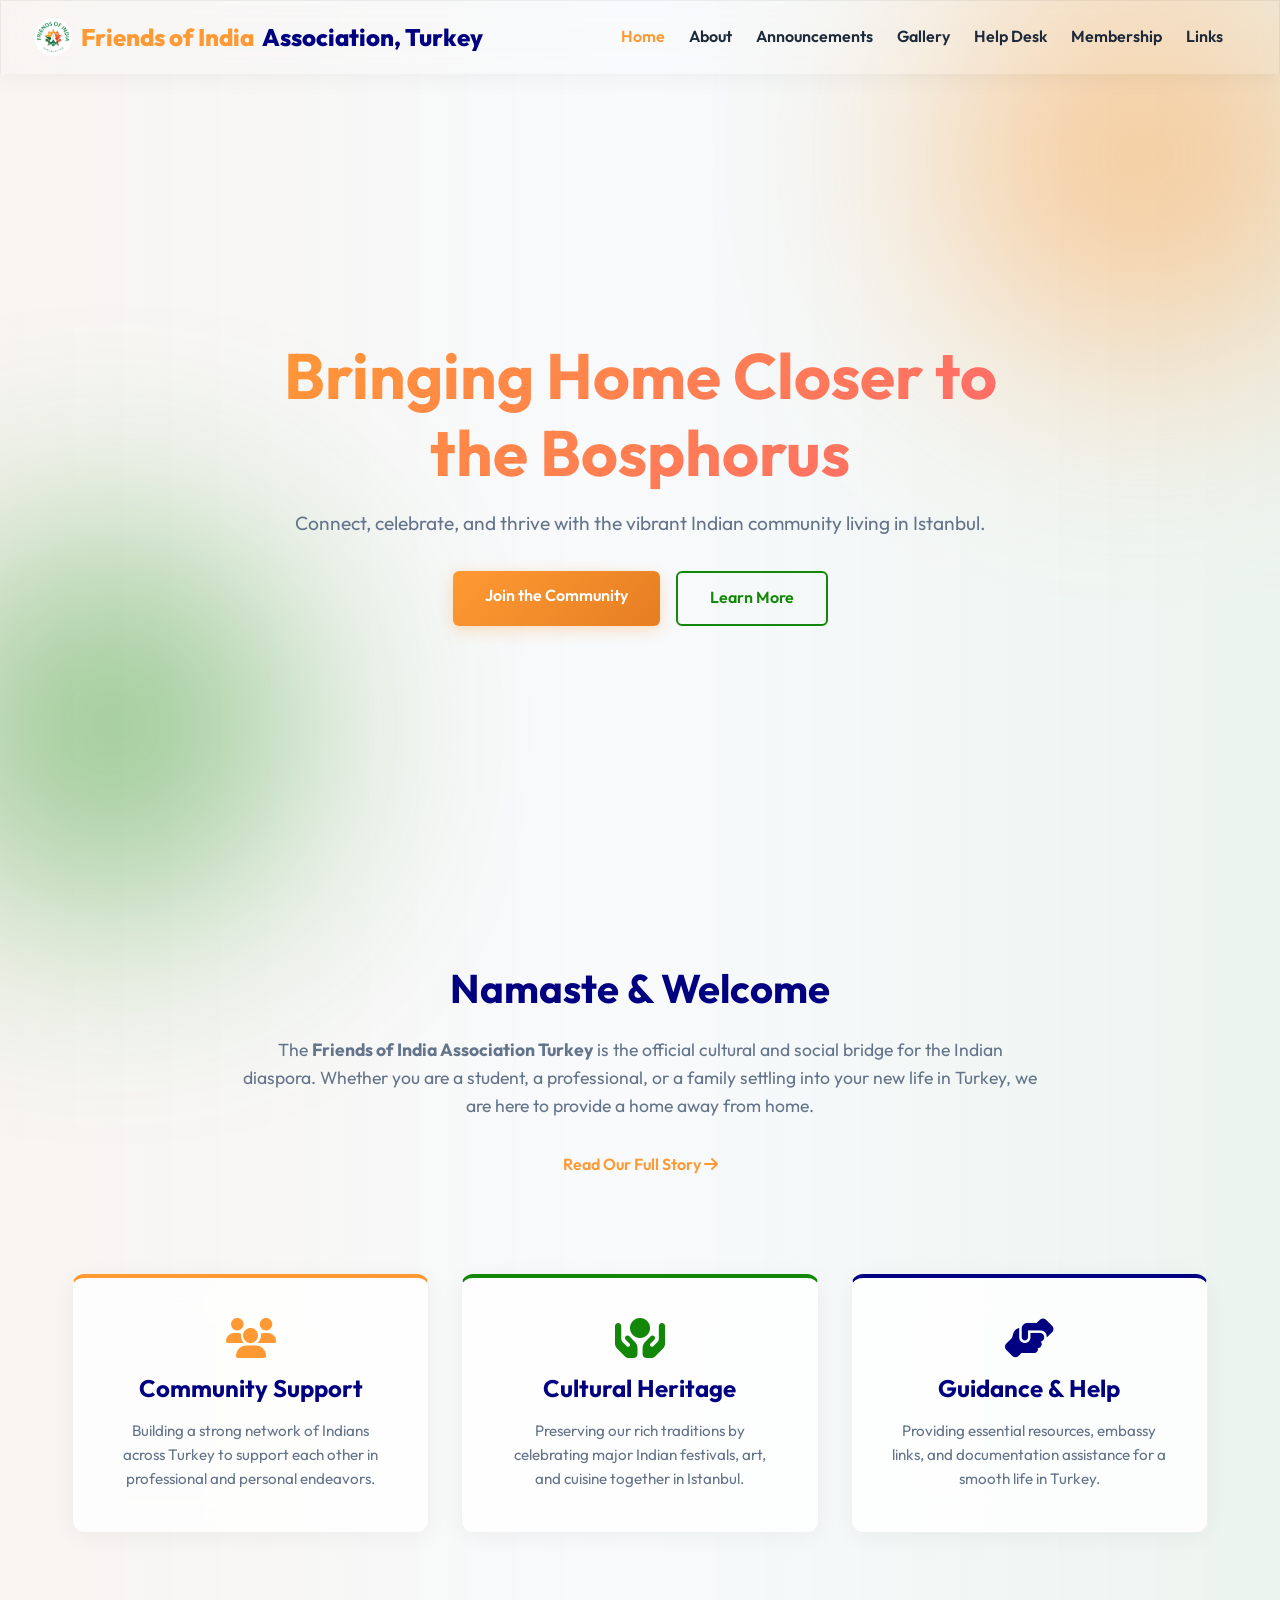
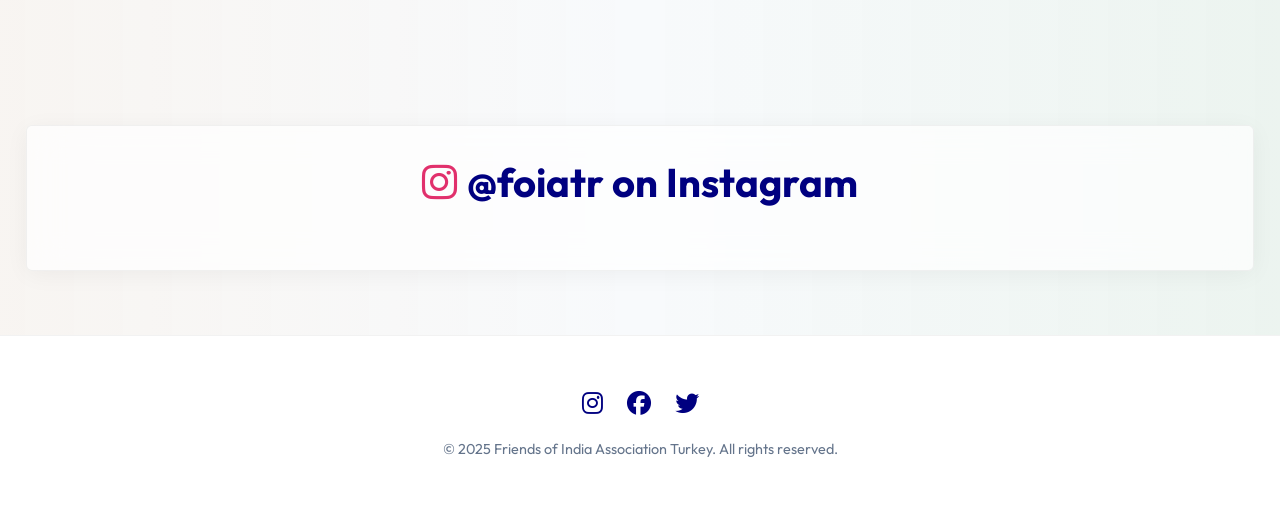
==== index.html @ 2e091783 "Initial commit of FOIATR Website" ====
<!DOCTYPE html>
<html lang="en">

<head>
    <meta charset="UTF-8">
    <meta name="viewport" content="width=device-width, initial-scale=1.0">
    <title>Friends of India Association Turkey</title>

    <!-- Fonts: Google Fonts (Outfit) -->
    <link rel="preconnect" href="https://fonts.googleapis.com">
    <link rel="preconnect" href="https://fonts.gstatic.com" crossorigin>
    <link href="https://fonts.googleapis.com/css2?family=Outfit:wght@300;400;500;600;700;800&display=swap"
        rel="stylesheet">

    <!-- Icons: FontAwesome -->
    <link rel="stylesheet" href="https://cdnjs.cloudflare.com/ajax/libs/font-awesome/6.4.0/css/all.min.css">

    <link rel="stylesheet" href="style.css">
</head>

<body>
    <!-- Ambient Background Shapes -->
    <div class="bg-shape shape-1"></div>
    <div class="bg-shape shape-2"></div>

    <!-- Navigation -->
    <nav class="navbar glass">
        <a href="index.html" class="nav-brand">
            <img src="logo.png" alt="Friends of India Association, Turkey Logo" class="brand-logo" />
            <span>Friends of India</span> Association, Turkey
        </a>

        <button class="mobile-menu-btn">
            <i class="fa-solid fa-bars"></i>
        </button>

        <ul class="nav-links">
            <li><a href="index.html" class="nav-link">Home</a></li>
            <li><a href="about.html" class="nav-link">About</a></li>
            <li><a href="announcements.html" class="nav-link">Announcements</a></li>
            <li><a href="gallery.html" class="nav-link">Gallery</a></li>
            <li><a href="help-desk.html" class="nav-link">Help Desk</a></li>
            <li><a href="membership.html" class="nav-link">Membership</a></li>
            <li><a href="links.html" class="nav-link">Links</a></li>
        </ul>
    </nav>

    <!-- Hero Section -->
    <header class="hero">
        <div class="hero-content">
            <h1 class="gradient-text">Bringing Home Closer to the Bosphorus</h1>
            <p>Connect, celebrate, and thrive with the vibrant Indian community living in Istanbul.</p>
            <div style="display: flex; gap: 1rem; justify-content: center; flex-wrap: wrap;">
                <a href="membership.html" class="btn btn-primary">Join the Community</a>
                <a href="about.html" class="btn btn-secondary">Learn More</a>
            </div>
        </div>
    </header>

    <!-- Main Content Area -->
    <main class="main-content" style="padding-top: 4rem;">

        <!-- Welcome / Who We Are -->
        <section
            style="margin-bottom: 6rem; text-align: center; max-width: 800px; margin-left: auto; margin-right: auto;">
            <h2 style="font-size: 2.5rem; margin-bottom: 1.5rem; color: var(--accent);">Namaste & Welcome</h2>
            <p style="font-size: 1.1rem; color: var(--text-muted); margin-bottom: 2rem;">
                The <strong>Friends of India Association Turkey</strong> is the official cultural and social bridge for
                the Indian diaspora.
                Whether you are a student, a professional, or a family settling into your new life in Turkey, we are
                here to provide a home away from home.
            </p>
            <a href="about.html" style="color: var(--primary); font-weight: 600; text-decoration: none;">Read Our Full
                Story <i class="fa-solid fa-arrow-right"></i></a>
        </section>

        <!-- Core Pillars (Grid Cards) -->
        <section style="margin-bottom: 4rem;">
            <div class="grid-cards">
                <div class="card glass" style="text-align: center;">
                    <i class="fa-solid fa-users"
                        style="font-size: 2.5rem; color: var(--primary); margin-bottom: 1rem;"></i>
                    <h3>Community Support</h3>
                    <p style="color: var(--text-muted); font-size: 0.95rem;">Building a strong network of Indians across
                        Turkey to support each other in professional and personal endeavors.</p>
                </div>

                <div class="card glass" style="text-align: center; border-top-color: var(--secondary);">
                    <i class="fa-solid fa-hands-holding-circle"
                        style="font-size: 2.5rem; color: var(--secondary); margin-bottom: 1rem;"></i>
                    <h3>Cultural Heritage</h3>
                    <p style="color: var(--text-muted); font-size: 0.95rem;">Preserving our rich traditions by
                        celebrating major Indian festivals, art, and cuisine together in Istanbul.</p>
                </div>

                <div class="card glass" style="text-align: center; border-top-color: var(--accent);">
                    <i class="fa-solid fa-handshake-angle"
                        style="font-size: 2.5rem; color: var(--accent); margin-bottom: 1rem;"></i>
                    <h3>Guidance & Help</h3>
                    <p style="color: var(--text-muted); font-size: 0.95rem;">Providing essential resources, embassy
                        links, and documentation assistance for a smooth life in Turkey.</p>
                </div>
            </div>
        </section>

    </main>

    <!-- Instagram Feed Section -->
    <section class="instagram-section glass" id="feed">
        <h2><i class="fa-brands fa-instagram" style="color: #E1306C; margin-right: 10px;"></i>@foiatr on Instagram</h2>

        <!-- Elfsight Instagram Feed | Untitled Instagram Feed -->
        <script src="https://elfsightcdn.com/platform.js" async></script>
        <div class="elfsight-app-cdae4595-d4ec-4637-a824-407b07262123" data-elfsight-app-lazy></div>
    </section>

    <!-- Footer -->
    <footer class="footer">
        <div class="footer-socials">
            <a href="https://www.instagram.com/foiatr/" target="_blank"><i class="fa-brands fa-instagram"></i></a>
            <a href="#"><i class="fa-brands fa-facebook"></i></a>
            <a href="#"><i class="fa-brands fa-twitter"></i></a>
        </div>
        <p>&copy; 2025 Friends of India Association Turkey. All rights reserved.</p>
    </footer>

    <script src="script.js"></script>
</body>

</html>
---- style.css ----
:root {
  --primary: #FF9933;
  /* Saffron */
  --secondary: #138808;
  /* Green */
  --accent: #000080;
  /* Navy Blue (Ashoka Chakra) */
  --bg-main: #f8fafc;
  /* Soft White */
  --bg-secondary: #ffffff;
  --surface: rgba(255, 255, 255, 0.7);
  --surface-hover: rgba(255, 255, 255, 0.95);
  --text-main: #1e293b;
  /* Dark slate for readability */
  --text-muted: #64748b;
  --glass-border: rgba(0, 0, 0, 0.05);
  --font-family: 'Outfit', sans-serif;
  --transition-fast: 0.2s ease;
  --transition-smooth: 0.3s cubic-bezier(0.4, 0, 0.2, 1);
}

* {
  margin: 0;
  padding: 0;
  box-sizing: border-box;
}

body {
  font-family: var(--font-family);
  background: var(--bg-main);
  /* Subtle tricolor gradient at the very top to hint at the flag */
  background-image: linear-gradient(to right, rgba(255, 153, 51, 0.05), rgba(255, 255, 255, 0), rgba(19, 136, 8, 0.05));
  color: var(--text-main);
  line-height: 1.6;
  min-height: 100vh;
  display: flex;
  flex-direction: column;
  overflow-x: hidden;
}

/* Glassmorphism Classes */
.glass {
  background: var(--surface);
  backdrop-filter: blur(16px);
  -webkit-backdrop-filter: blur(16px);
  border: 1px solid var(--glass-border);
  box-shadow: 0 4px 24px -1px rgba(0, 0, 0, 0.05);
  /* Lighter shadow for light mode */
  border-radius: 6px;
}

/* Typography */
h1,
h2,
h3,
h4 {
  font-weight: 700;
  line-height: 1.2;
  color: var(--accent);
  /* Navy blue for headings */
}

h1.gradient-text {
  background: linear-gradient(135deg, var(--primary) 0%, #ff6b6b 50%, var(--secondary) 100%);
  background-size: 200% auto;
  -webkit-background-clip: text;
  background-clip: text;
  -webkit-text-fill-color: transparent;
  animation: shine 5s linear infinite;
}

a {
  color: var(--text-main);
  text-decoration: none;
  transition: color var(--transition-fast);
}

a:hover {
  color: var(--primary);
}

/* Navbar */
.navbar {
  position: fixed;
  top: 0;
  width: 100%;
  padding: 1rem 2rem;
  display: flex;
  justify-content: space-between;
  align-items: center;
  z-index: 1000;
  border-radius: 0;
  border-bottom: 1px solid transparent;
  background: rgba(255, 255, 255, 0.1);
  transition: background var(--transition-smooth), border-color var(--transition-smooth), box-shadow var(--transition-smooth);
}

.navbar.scrolled {
  background: rgba(255, 255, 255, 0.98);
  border-bottom: 1px solid var(--glass-border);
  box-shadow: 0 4px 20px rgba(0, 0, 0, 0.05);
}

.nav-brand {
  font-size: 1.5rem;
  font-weight: 800;
  display: flex;
  align-items: center;
  gap: 0.5rem;
  color: var(--accent) !important;
  /* Force Navy */
}

.brand-logo {
  height: 40px;
  width: auto;
  object-fit: contain;
}

.nav-brand span {
  color: var(--primary);
}

.nav-links {
  display: flex;
  gap: 1.5rem;
  list-style: none;
}

.nav-links .nav-link {
  font-weight: 600;
  position: relative;
  color: var(--text-main);
  text-decoration: none !important;
}

.nav-links .nav-link:hover {
  text-decoration: none !important;
  color: var(--primary);
}

.mobile-menu-btn {
  display: none;
  background: none;
  border: none;
  color: var(--accent);
  font-size: 1.5rem;
  cursor: pointer;
}

/* Language Translator */
.goog-te-banner-frame {
  display: none !important;
}

body {
  top: 0 !important;
}

#google_translate_element {
  display: flex;
  align-items: center;
}

#google_translate_element select {
  padding: 0.4rem 0.8rem;
  border-radius: 6px;
  background: rgba(255, 255, 255, 0.5);
  border: 1px solid var(--glass-border);
  font-family: var(--font-family);
  font-weight: 600;
  color: var(--accent);
  cursor: pointer;
  outline: none;
  backdrop-filter: blur(10px);
}

.goog-logo-link {
  display: none !important;
}

.goog-te-gadget {
  color: transparent !important;
  font-size: 0;
}

.goog-te-gadget .goog-te-combo {
  margin: 0;
}

/* Hero Section */
.hero {
  min-height: 100vh;
  display: flex;
  align-items: center;
  justify-content: center;
  text-align: center;
  padding: 6rem 2rem 2rem;
  /* Account for navbar */
  position: relative;
}

.hero-content {
  max-width: 800px;
  z-index: 1;
  animation: fadeUp 1s ease forwards;
}

.hero h1 {
  font-size: clamp(3rem, 5vw, 5rem);
  margin-bottom: 1rem;
}

.hero p {
  font-size: 1.2rem;
  color: var(--text-muted);
  margin-bottom: 2rem;
}

.btn {
  display: inline-block;
  padding: 0.8rem 2rem;
  border-radius: 6px;
  font-weight: 600;
  cursor: pointer;
  transition: all var(--transition-smooth);
  border: none;
}

.btn-primary {
  background: linear-gradient(135deg, var(--primary), #e67e22);
  color: #fff !important;
  box-shadow: 0 4px 15px rgba(255, 153, 51, 0.3);
}

.btn-primary:hover {
  transform: translateY(-2px);
  box-shadow: 0 6px 20px rgba(255, 153, 51, 0.4);
}

.btn-secondary {
  background: transparent;
  backdrop-filter: blur(10px);
  border: 2px solid var(--secondary);
  color: var(--secondary) !important;
}

.btn-secondary:hover {
  background: var(--secondary);
  color: #fff !important;
  box-shadow: 0 4px 15px rgba(19, 136, 8, 0.4);
  transform: translateY(-2px);
}

/* Page Layout Wrappers */
.main-content {
  flex: 1;
  padding: 8rem 2rem 4rem;
  /* Top padding for navbar */
  max-width: 1200px;
  margin: 0 auto;
  width: 100%;
}

.page-header {
  text-align: center;
  margin-bottom: 4rem;
  animation: fadeDown 0.8s ease forwards;
}

.page-header h1 {
  font-size: 3rem;
  margin-bottom: 1rem;
}

.page-header p {
  color: var(--text-muted);
  font-size: 1.2rem;
}

/* Cards System */
.grid-cards {
  display: grid;
  grid-template-columns: repeat(auto-fit, minmax(300px, 1fr));
  gap: 2rem;
}

.card {
  padding: 2.5rem;
  border-radius: 12px;
  background: rgba(255, 255, 255, 0.8);
  backdrop-filter: blur(20px);
  transition: transform 0.4s cubic-bezier(0.175, 0.885, 0.32, 1.275), box-shadow 0.4s ease, border-color 0.4s ease;
  border: 1px solid var(--glass-border);
  border-top: 4px solid var(--primary);
  position: relative;
  overflow: hidden;
}

.card::before {
  content: '';
  position: absolute;
  top: 0;
  left: -100%;
  width: 50%;
  height: 100%;
  background: linear-gradient(to right, rgba(255, 255, 255, 0) 0%, rgba(255, 255, 255, 0.3) 50%, rgba(255, 255, 255, 0) 100%);
  transform: skewX(-25deg);
  transition: all 0.75s ease;
}

.card:hover::before {
  left: 200%;
}

.card:hover {
  transform: translateY(-10px);
  background: rgba(255, 255, 255, 0.95);
  box-shadow: 0 20px 40px -10px rgba(255, 153, 51, 0.15), 0 0 20px rgba(19, 136, 8, 0.1);
  border-top-color: var(--secondary);
}

.card h3 {
  font-size: 1.5rem;
  margin-bottom: 1rem;
  color: var(--accent);
}

/* Instagram Feed Section */
.instagram-section {
  margin: 4rem auto;
  padding: 2rem;
  max-width: 96%;
  width: 100%;
}

.instagram-section h2 {
  text-align: center;
  margin-bottom: 2rem;
  font-size: 2.5rem;
}

.instagram-feed-placeholder {
  display: grid;
  grid-template-columns: repeat(auto-fit, minmax(250px, 1fr));
  gap: 1.5rem;
}

.insta-post {
  aspect-ratio: 1;
  background: var(--bg-secondary);
  border-radius: 6px;
  display: flex;
  align-items: center;
  justify-content: center;
  position: relative;
  overflow: hidden;
  transition: transform var(--transition-smooth);
  border: 1px solid var(--glass-border);
}

.insta-post:hover {
  transform: scale(1.02);
  box-shadow: 0 8px 20px rgba(0, 0, 0, 0.05);
}

.insta-post i {
  font-size: 3rem;
  color: rgba(0, 0, 0, 0.1);
}

/* Form Styles */
.form-group {
  margin-bottom: 1.5rem;
}

.form-group label {
  display: block;
  margin-bottom: 0.5rem;
  font-weight: 600;
  color: var(--accent);
}

.form-control {
  width: 100%;
  padding: 1rem;
  background: #fff;
  border: 1px solid #cbd5e1;
  border-radius: 4px;
  color: var(--text-main);
  font-family: var(--font-family);
  transition: border-color var(--transition-fast), box-shadow var(--transition-fast);
}

.form-control:focus {
  outline: none;
  border-color: var(--primary);
  box-shadow: 0 0 0 3px rgba(255, 153, 51, 0.1);
}

textarea.form-control {
  min-height: 150px;
  resize: vertical;
}

/* Footer */
.footer {
  padding: 3rem 2rem;
  text-align: center;
  background: #fff;
  border-top: 1px solid var(--glass-border);
  margin-top: auto;
}

.footer-socials {
  display: flex;
  justify-content: center;
  gap: 1.5rem;
  margin-bottom: 1rem;
}

.footer-socials a {
  font-size: 1.5rem;
  color: var(--accent);
}

.footer-socials a:hover {
  color: var(--primary);
}

.footer p {
  color: var(--text-muted);
  font-size: 0.9rem;
}

/* Ambient Background shapes */
.bg-shape {
  position: absolute;
  border-radius: 50%;
  filter: blur(120px);
  z-index: -1;
  opacity: 0.5;
  animation: floatBackground 12s ease-in-out infinite alternate;
}

.shape-1 {
  top: -5%;
  right: -5%;
  width: 400px;
  height: 400px;
  background: var(--primary);
  /* Saffron glow */
}

.shape-2 {
  bottom: 0px;
  left: -5%;
  width: 350px;
  height: 350px;
  background: var(--secondary);
  animation-delay: -6s;
  /* Green glow */
}

/* Animations */
@keyframes shine {
  to {
    background-position: 200% center;
  }
}

@keyframes floatBackground {

  0%,
  100% {
    transform: translateY(0) scale(1);
  }

  50% {
    transform: translateY(-40px) scale(1.1);
  }
}

@keyframes fadeUp {
  from {
    opacity: 0;
    transform: translateY(30px);
  }

  to {
    opacity: 1;
    transform: translateY(0);
  }
}

@keyframes fadeDown {
  from {
    opacity: 0;
    transform: translateY(-30px);
  }

  to {
    opacity: 1;
    transform: translateY(0);
  }
}

/* Responsive */
@media (max-width: 768px) {
  .mobile-menu-btn {
    display: block;
  }

  .nav-links {
    position: fixed;
    top: 70px;
    left: 0;
    width: 100%;
    background: rgba(255, 255, 255, 0.98);
    backdrop-filter: blur(10px);
    flex-direction: column;
    padding: 2rem;
    gap: 2rem;
    text-align: center;
    transform: translateY(-150%);
    transition: transform 0.4s ease-in-out;
    border-bottom: 1px solid var(--glass-border);
    box-shadow: 0 10px 20px rgba(0, 0, 0, 0.05);
  }

  .nav-links.active {
    transform: translateY(0);
  }

  .hero h1 {
    font-size: 2.5rem;
  }
}
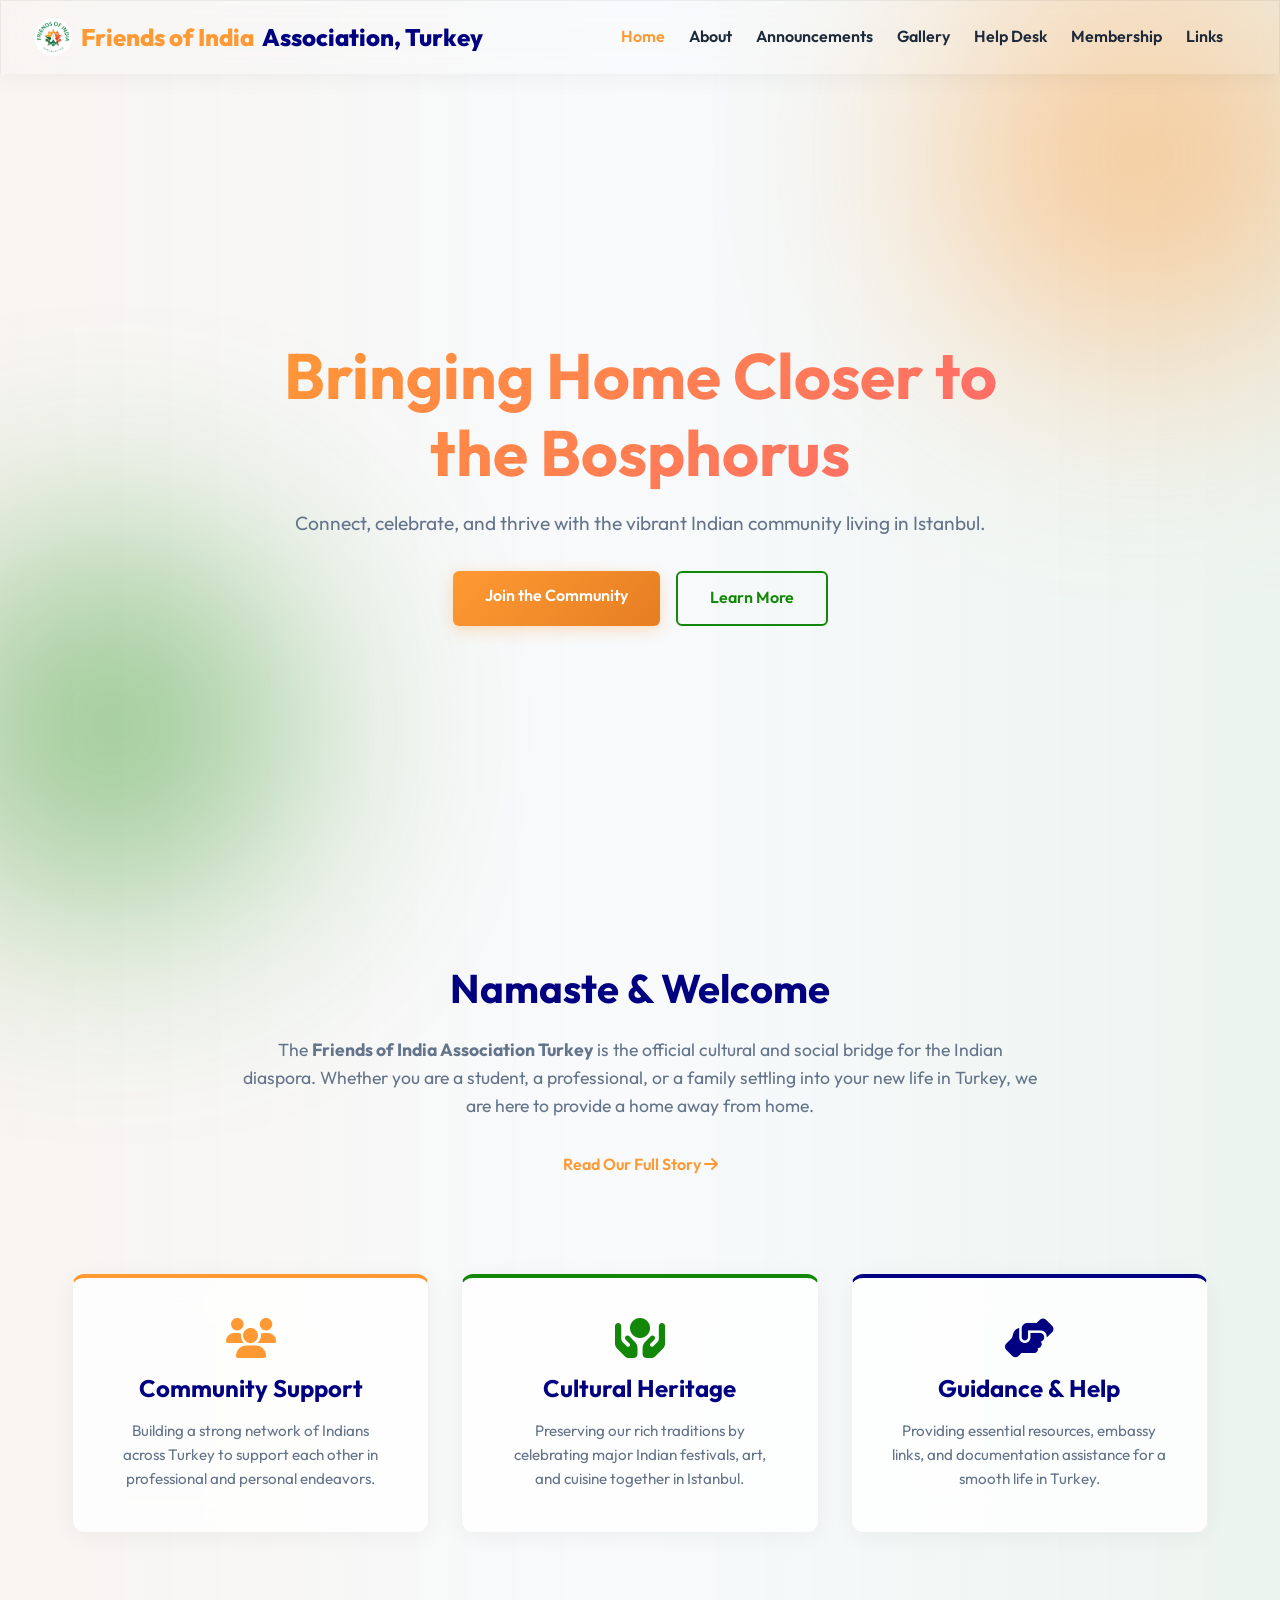
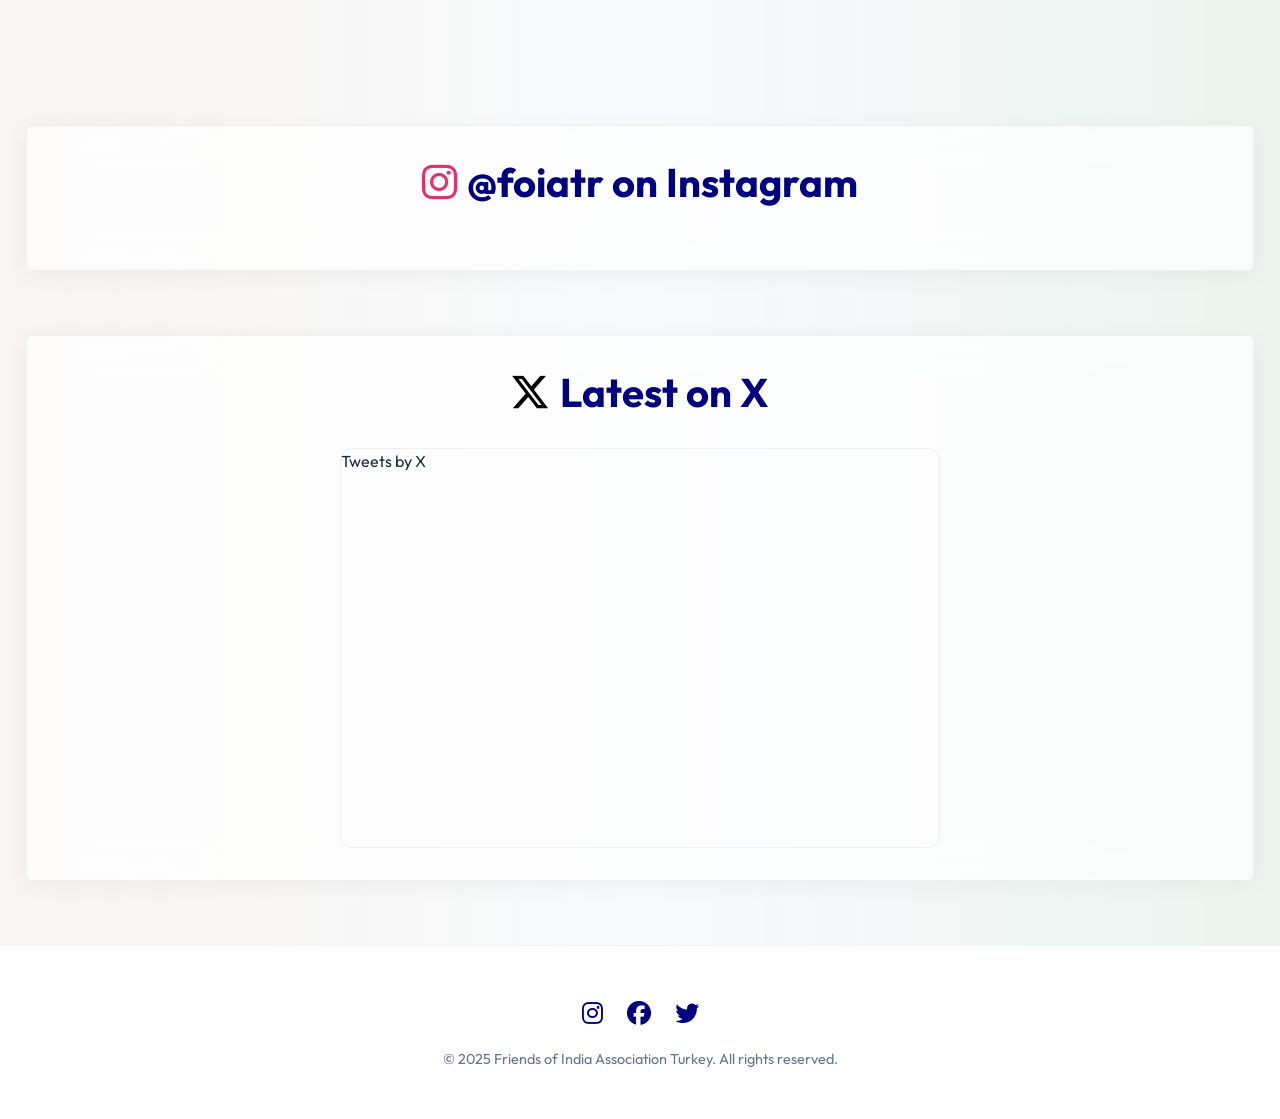
==== commit 870e7659: "Add Twitter feed placeholder section" ====
--- a/index.html
+++ b/index.html
@@ -114,6 +114,17 @@
         <div class="elfsight-app-cdae4595-d4ec-4637-a824-407b07262123" data-elfsight-app-lazy></div>
     </section>
 
+    <!-- Twitter/X Feed Section -->
+    <section class="instagram-section glass" id="twitter-feed" style="margin-top: 0;">
+        <h2><i class="fa-brands fa-x-twitter" style="color: #000000; margin-right: 10px;"></i>Latest on X</h2>
+        <div
+            style="max-width: 600px; margin: 0 auto; min-height: 400px; border-radius: 12px; overflow: hidden; border: 1px solid var(--glass-border);">
+            <a class="twitter-timeline" data-height="600" href="https://twitter.com/X?ref_src=twsrc%5Etfw">Tweets by
+                X</a>
+            <script async src="https://platform.twitter.com/widgets.js" charset="utf-8"></script>
+        </div>
+    </section>
+
     <!-- Footer -->
     <footer class="footer">
         <div class="footer-socials">
--- a/style.css
+++ b/style.css
@@ -532,7 +532,51 @@
     transform: translateY(0);
   }
 
+  /* Improve text readability on mobile */
+  body {
+    font-size: 1.1rem;
+    /* Increase base text size for readability */
+  }
+
+  h1.gradient-text {
+    font-size: 2.2rem;
+  }
+
+  h2 {
+    font-size: 1.8rem;
+  }
+
+  h3 {
+    font-size: 1.4rem;
+  }
+
   .hero h1 {
     font-size: 2.5rem;
   }
+
+  .hero p {
+    font-size: 1.15rem;
+  }
+
+  /* Maximize screen space on mobile */
+  .main-content {
+    padding: 6rem 1rem 2rem;
+    /* Reduced horizontal padding from 2rem to 1rem */
+  }
+
+  .card {
+    padding: 1.5rem;
+    /* Reduced inner card padding from 2.5rem to 1.5rem to free up text space */
+  }
+
+  .grid-cards {
+    grid-template-columns: 1fr;
+    /* Force single column to avoid squishing */
+    gap: 1.5rem;
+  }
+
+  .instagram-section {
+    padding: 1.5rem 1rem;
+    margin: 2rem auto;
+  }
 }
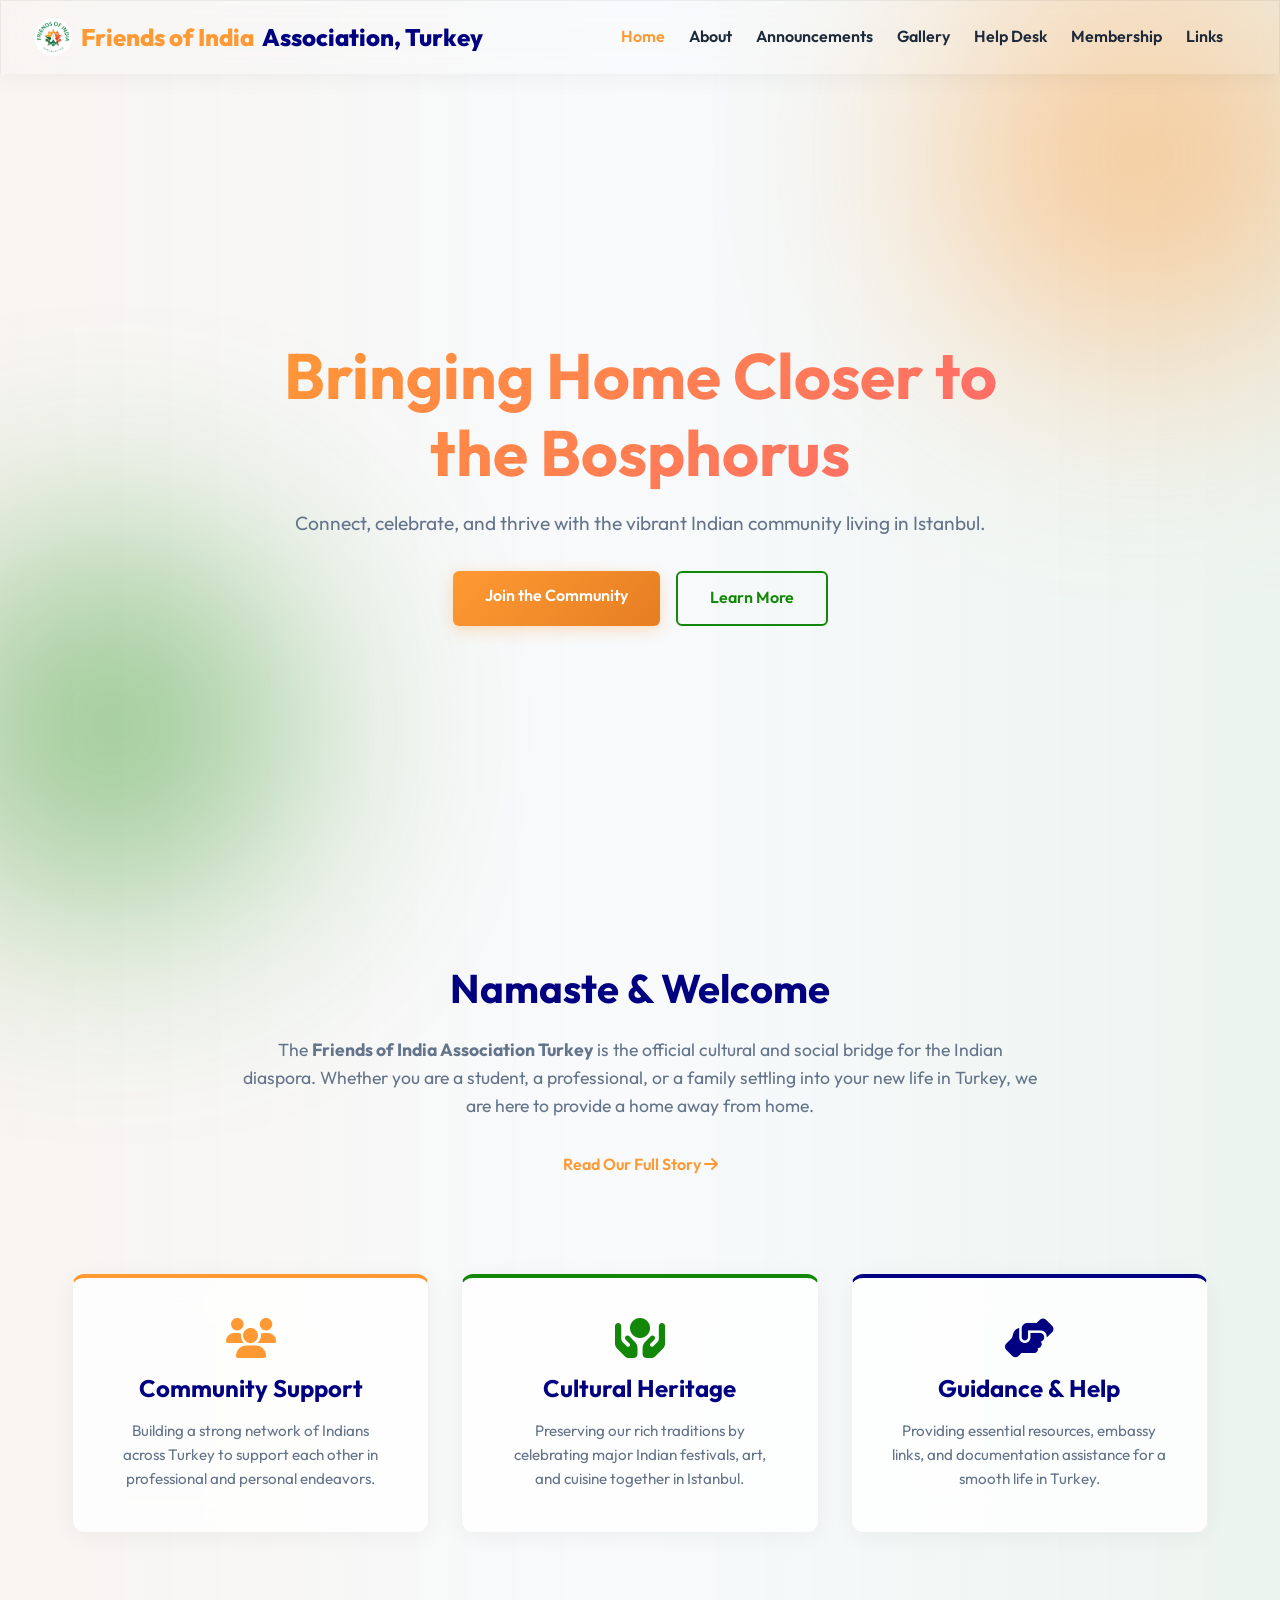
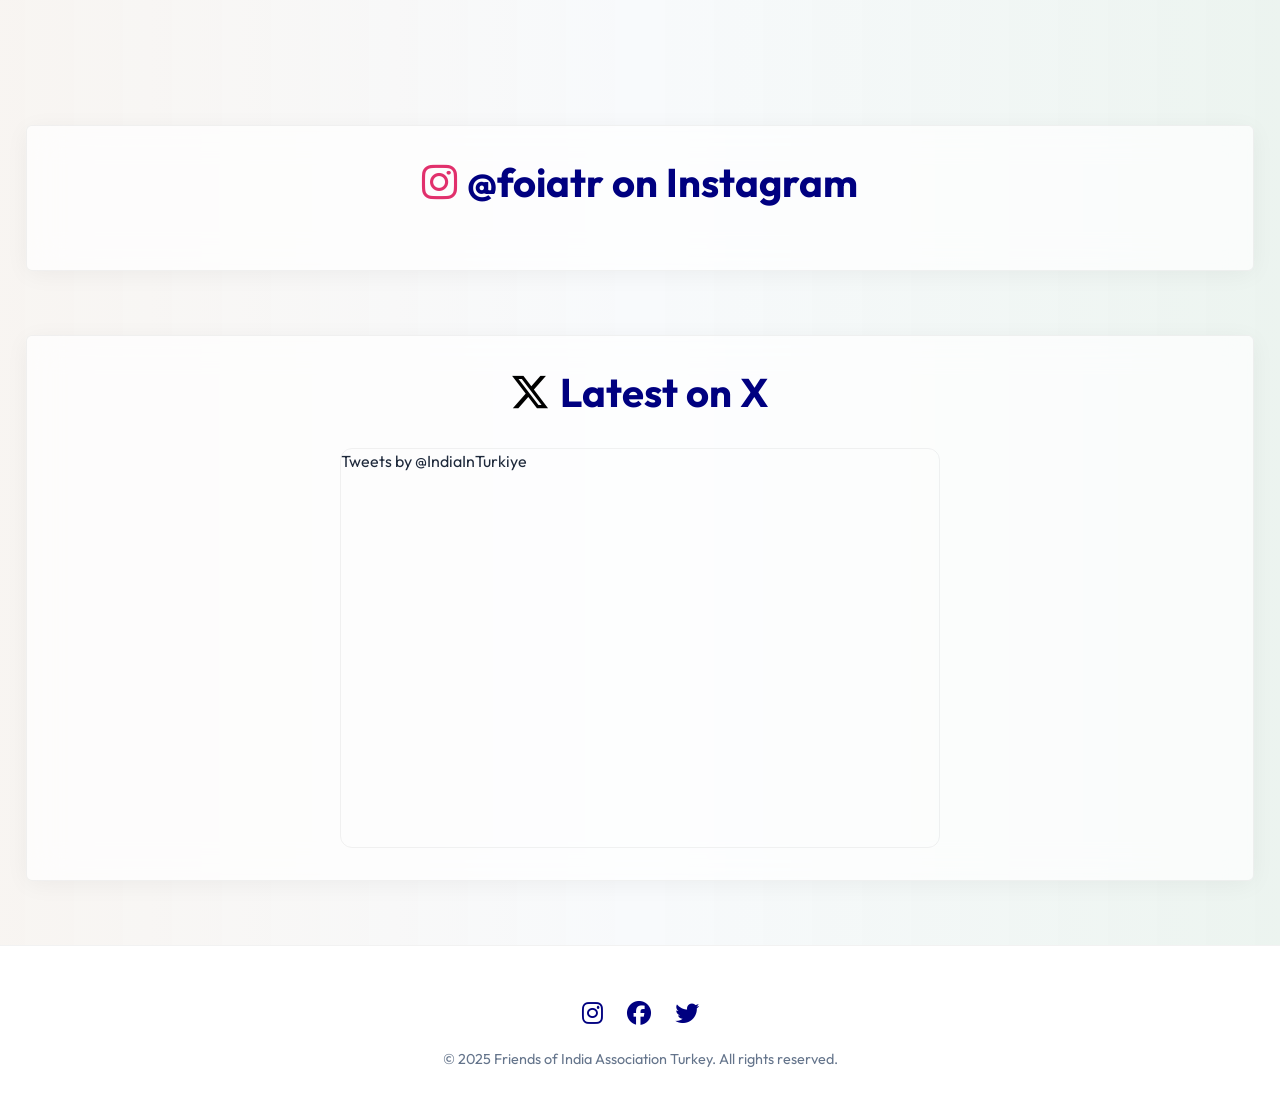
==== commit b4cafd92: "Update Twitter feed to @IndiaInTurkiye" ====
--- a/index.html
+++ b/index.html
@@ -119,8 +119,9 @@
         <h2><i class="fa-brands fa-x-twitter" style="color: #000000; margin-right: 10px;"></i>Latest on X</h2>
         <div
             style="max-width: 600px; margin: 0 auto; min-height: 400px; border-radius: 12px; overflow: hidden; border: 1px solid var(--glass-border);">
-            <a class="twitter-timeline" data-height="600" href="https://twitter.com/X?ref_src=twsrc%5Etfw">Tweets by
-                X</a>
+            <a class="twitter-timeline" data-height="600"
+                href="https://twitter.com/IndiaInTurkiye?ref_src=twsrc%5Etfw">Tweets by
+                @IndiaInTurkiye</a>
             <script async src="https://platform.twitter.com/widgets.js" charset="utf-8"></script>
         </div>
     </section>
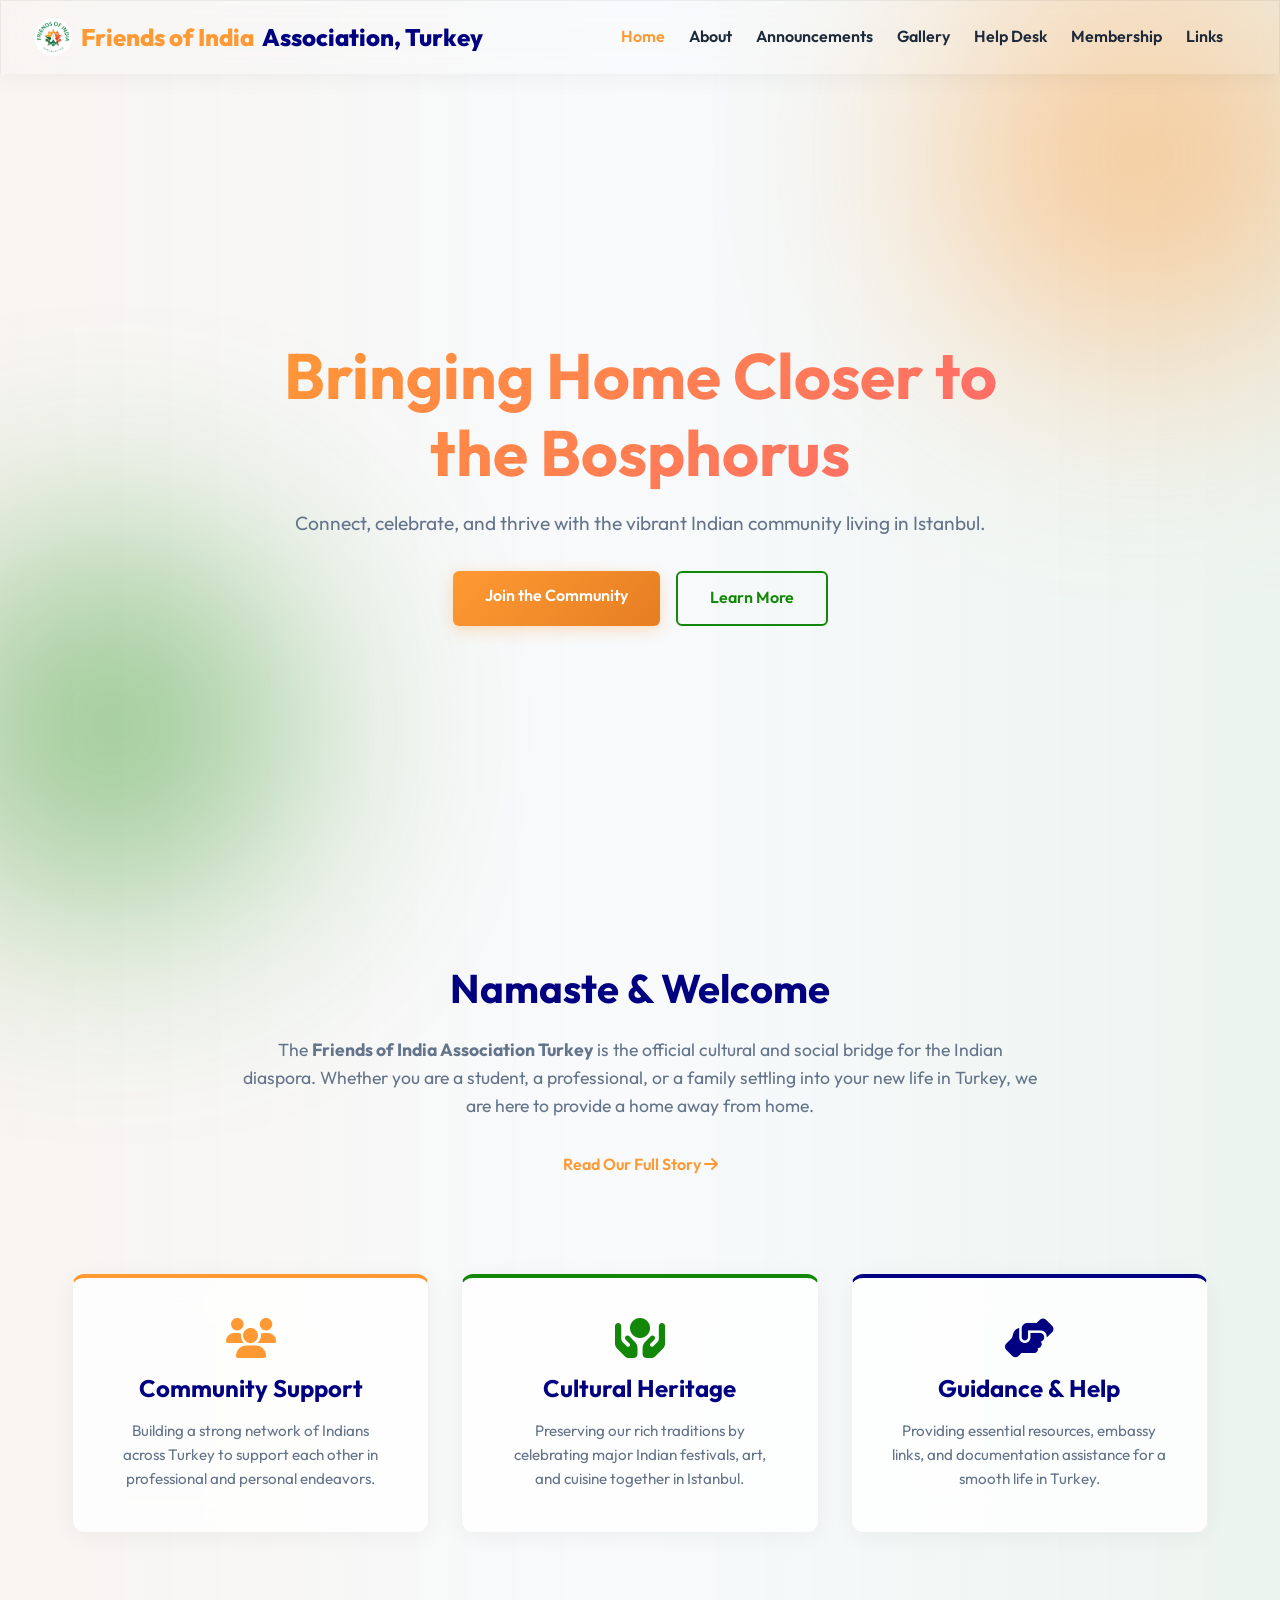
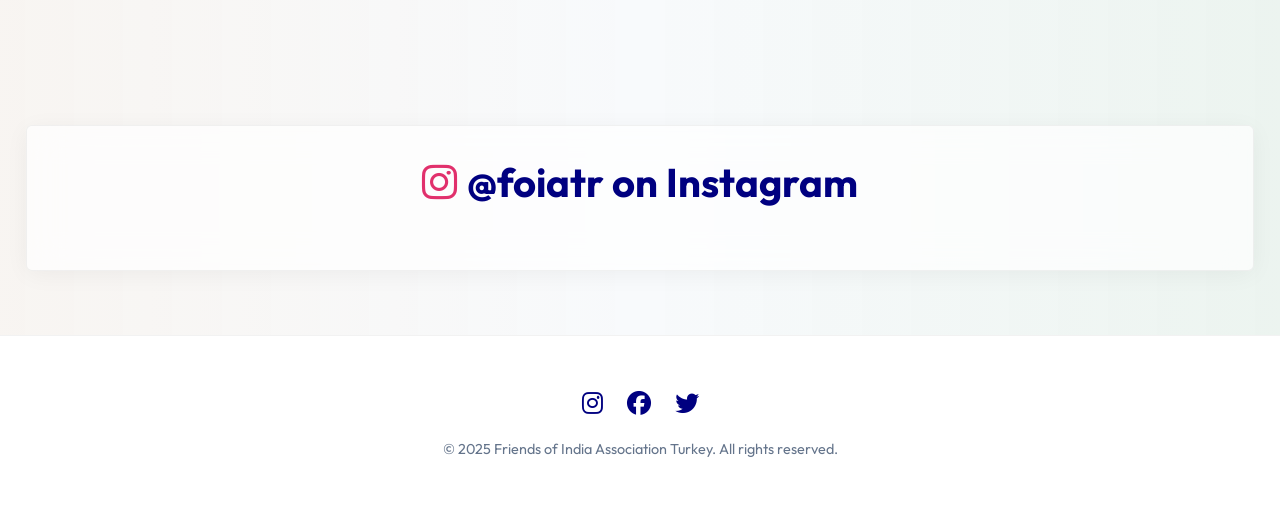
==== commit a0a0717d: "Remove Twitter/X feed section" ====
--- a/index.html
+++ b/index.html
@@ -114,18 +114,6 @@
         <div class="elfsight-app-cdae4595-d4ec-4637-a824-407b07262123" data-elfsight-app-lazy></div>
     </section>
 
-    <!-- Twitter/X Feed Section -->
-    <section class="instagram-section glass" id="twitter-feed" style="margin-top: 0;">
-        <h2><i class="fa-brands fa-x-twitter" style="color: #000000; margin-right: 10px;"></i>Latest on X</h2>
-        <div
-            style="max-width: 600px; margin: 0 auto; min-height: 400px; border-radius: 12px; overflow: hidden; border: 1px solid var(--glass-border);">
-            <a class="twitter-timeline" data-height="600"
-                href="https://twitter.com/IndiaInTurkiye?ref_src=twsrc%5Etfw">Tweets by
-                @IndiaInTurkiye</a>
-            <script async src="https://platform.twitter.com/widgets.js" charset="utf-8"></script>
-        </div>
-    </section>
-
     <!-- Footer -->
     <footer class="footer">
         <div class="footer-socials">
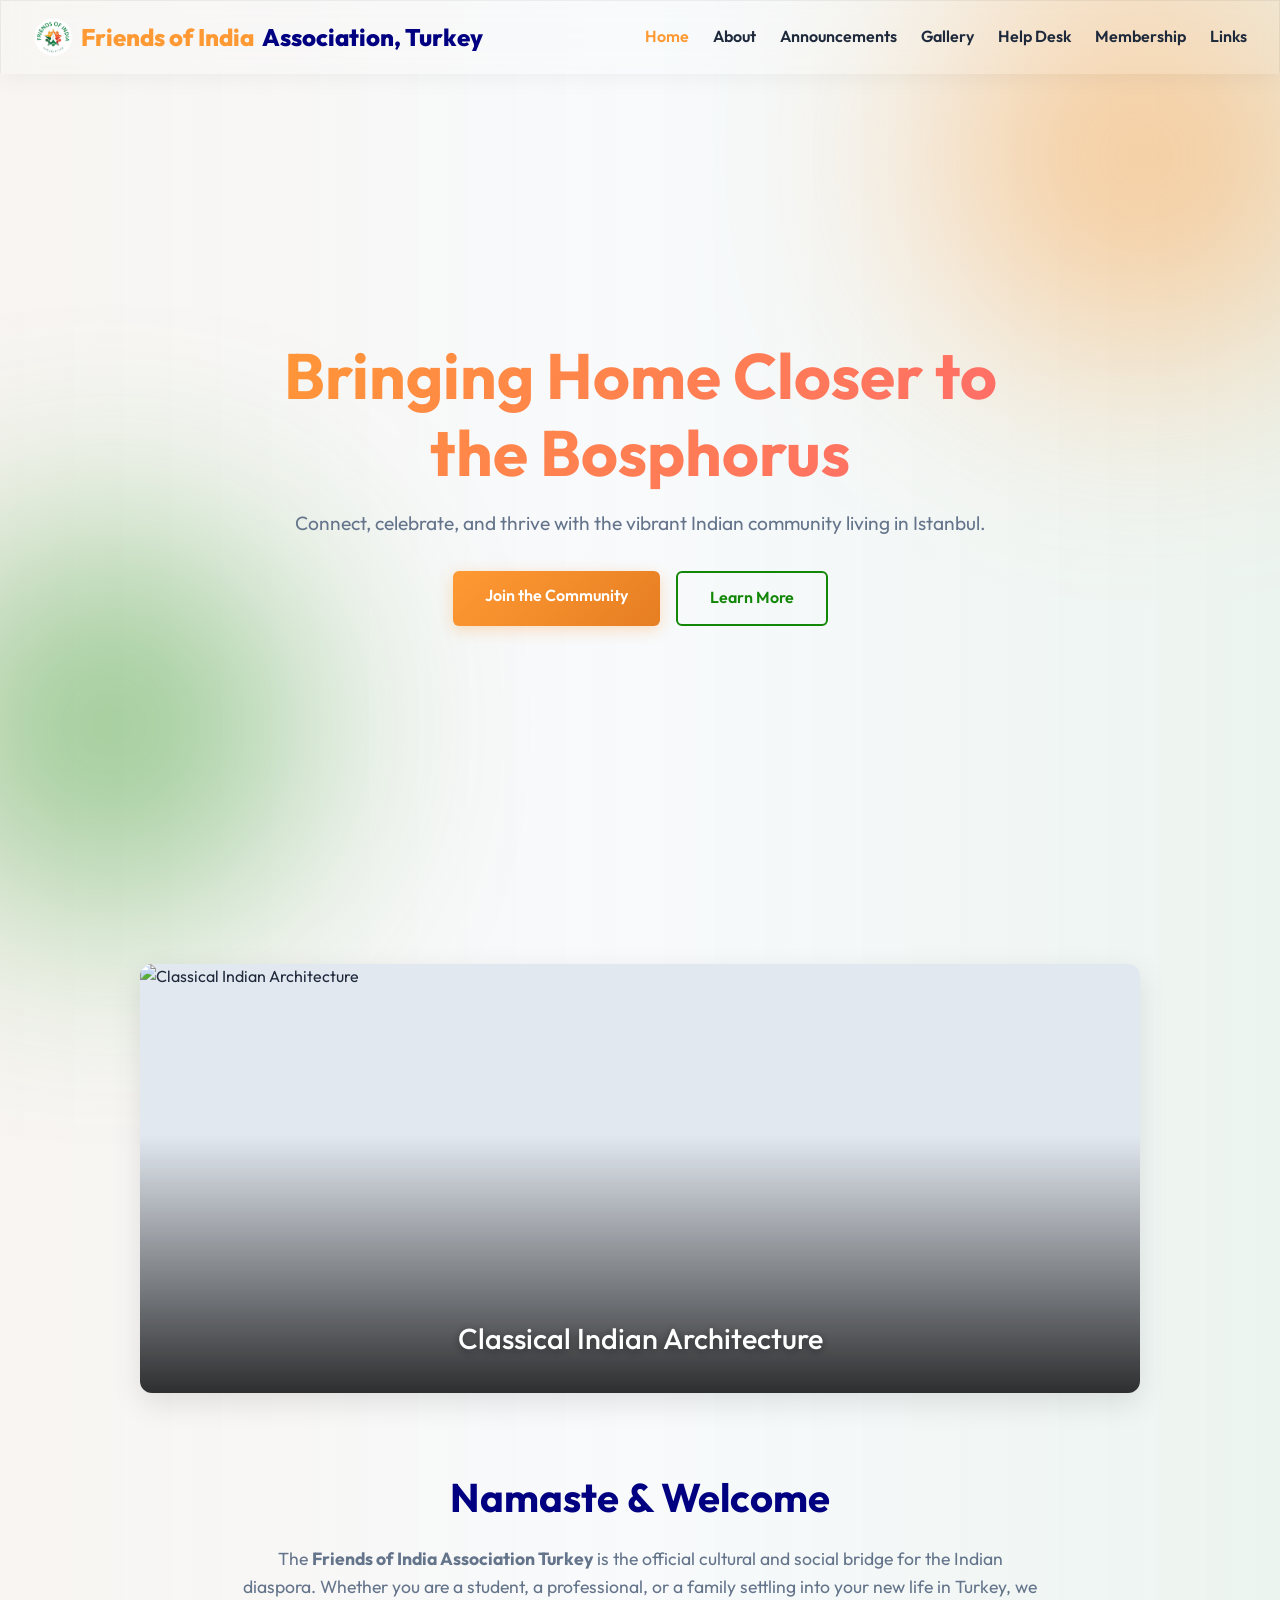
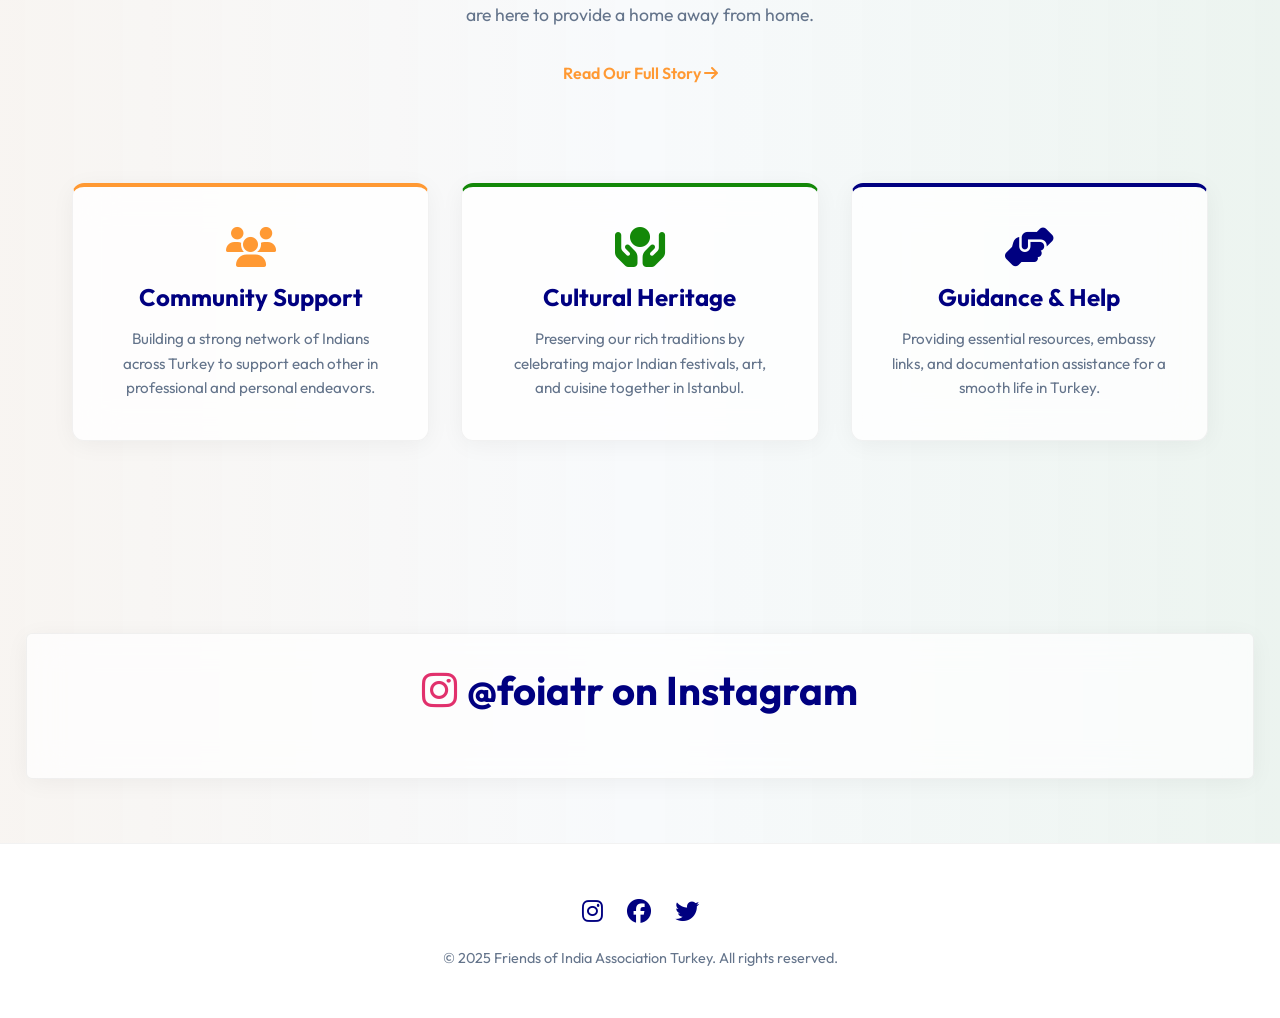
==== commit bf8cdc3a: "Add dynamic Unsplash slideshow to homepage" ====
--- a/index.html
+++ b/index.html
@@ -59,6 +59,12 @@
 
     <!-- Main Content Area -->
     <main class="main-content" style="padding-top: 4rem;">
+
+        <!-- Dynamic Slideshow -->
+        <section class="slideshow-section" id="homeSlideshow">
+            <!-- Slides will be injected here via script.js -->
+        </section>
+
 
         <!-- Welcome / Who We Are -->
         <section
@@ -124,6 +130,7 @@
         <p>&copy; 2025 Friends of India Association Turkey. All rights reserved.</p>
     </footer>
 
+    <script src="data-slideshow.js"></script>
     <script src="script.js"></script>
 </body>
 
--- a/style.css
+++ b/style.css
@@ -148,45 +148,6 @@
   cursor: pointer;
 }
 
-/* Language Translator */
-.goog-te-banner-frame {
-  display: none !important;
-}
-
-body {
-  top: 0 !important;
-}
-
-#google_translate_element {
-  display: flex;
-  align-items: center;
-}
-
-#google_translate_element select {
-  padding: 0.4rem 0.8rem;
-  border-radius: 6px;
-  background: rgba(255, 255, 255, 0.5);
-  border: 1px solid var(--glass-border);
-  font-family: var(--font-family);
-  font-weight: 600;
-  color: var(--accent);
-  cursor: pointer;
-  outline: none;
-  backdrop-filter: blur(10px);
-}
-
-.goog-logo-link {
-  display: none !important;
-}
-
-.goog-te-gadget {
-  color: transparent !important;
-  font-size: 0;
-}
-
-.goog-te-gadget .goog-te-combo {
-  margin: 0;
-}
 
 /* Hero Section */
 .hero {
@@ -460,6 +421,108 @@
   background: var(--secondary);
   animation-delay: -6s;
   /* Green glow */
+}
+
+/* Slideshow Styles */
+.slideshow-section {
+  max-width: 1000px;
+  margin: 0 auto 5rem;
+  position: relative;
+  overflow: hidden;
+  border-radius: 12px;
+  aspect-ratio: 21/9;
+  box-shadow: 0 10px 30px rgba(0, 0, 0, 0.1);
+  background: #e2e8f0;
+}
+
+.slideshow-slide {
+  position: absolute;
+  inset: 0;
+  opacity: 0;
+  transition: opacity 1.2s ease-in-out;
+  display: flex;
+  align-items: flex-end;
+  justify-content: center;
+}
+
+.slideshow-slide.active {
+  opacity: 1;
+}
+
+.slideshow-slide img {
+  position: absolute;
+  inset: 0;
+  width: 100%;
+  height: 100%;
+  object-fit: cover;
+  z-index: 1;
+}
+
+.slideshow-slide::after {
+  content: '';
+  position: absolute;
+  inset: 0;
+  background: linear-gradient(to top, rgba(0, 0, 0, 0.8) 0%, transparent 60%);
+  z-index: 2;
+}
+
+.slideshow-caption {
+  position: relative;
+  z-index: 3;
+  color: #fff;
+  font-size: 1.8rem;
+  font-weight: 500;
+  padding: 2rem;
+  text-align: center;
+  text-shadow: 0 2px 10px rgba(0, 0, 0, 0.5);
+  transform: translateY(20px);
+  opacity: 0;
+  transition: all 0.6s ease 0.5s;
+}
+
+.slideshow-slide.active .slideshow-caption {
+  transform: translateY(0);
+  opacity: 1;
+}
+
+/* Accordion Styles */
+details.accordion {
+  transition: all 0.3s ease;
+}
+
+.accordion-header {
+  list-style: none;
+  display: flex;
+  justify-content: space-between;
+  align-items: center;
+  cursor: pointer;
+}
+
+.accordion-header::-webkit-details-marker {
+  display: none;
+}
+
+.accordion-header h2 {
+  flex: 1;
+  font-size: 1.8rem;
+}
+
+.accordion-icon {
+  font-size: 1.5rem;
+  color: var(--primary);
+  transition: transform 0.3s ease;
+}
+
+details[open].accordion>.accordion-header>.accordion-icon {
+  transform: rotate(180deg);
+  color: var(--secondary);
+}
+
+.accordion-content {
+  margin-top: 1.5rem;
+  padding-top: 1.5rem;
+  border-top: 1px dashed var(--glass-border);
+  animation: fadeIn 0.4s ease forwards;
 }
 
 /* Animations */
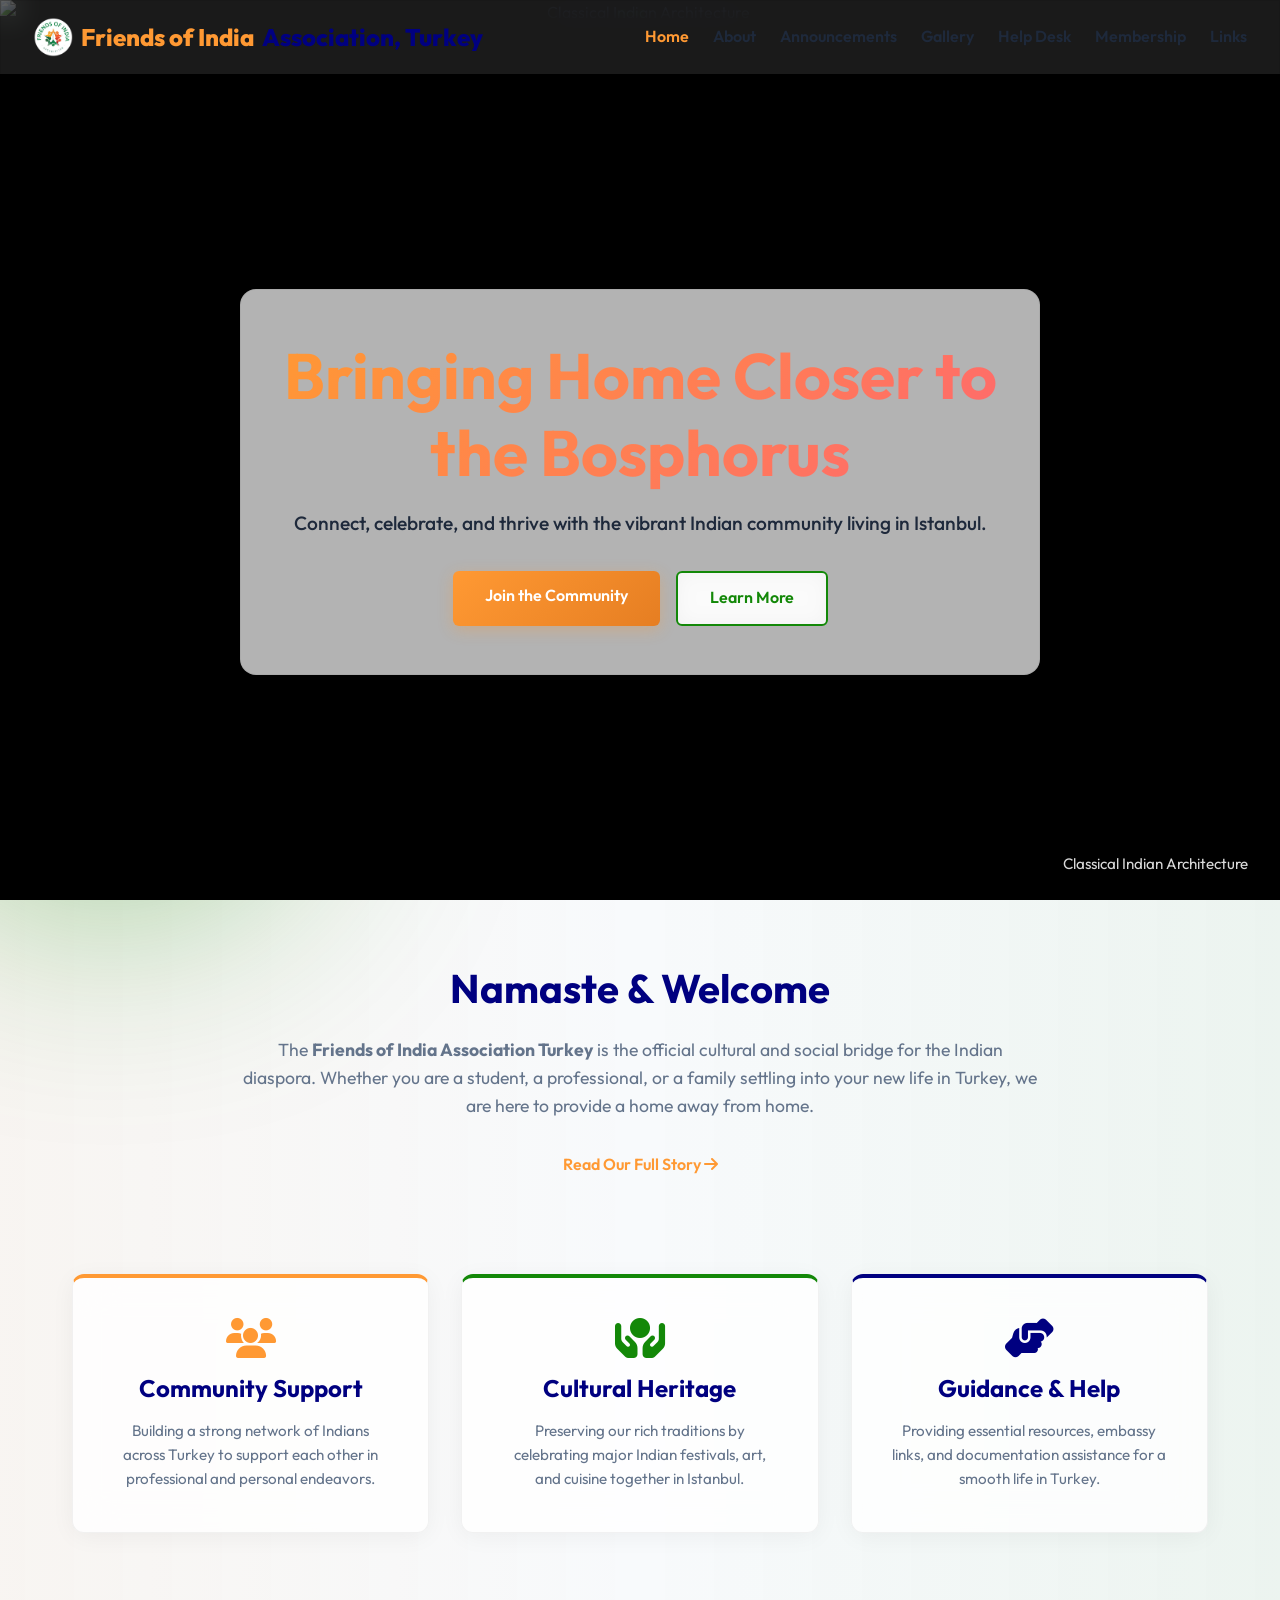
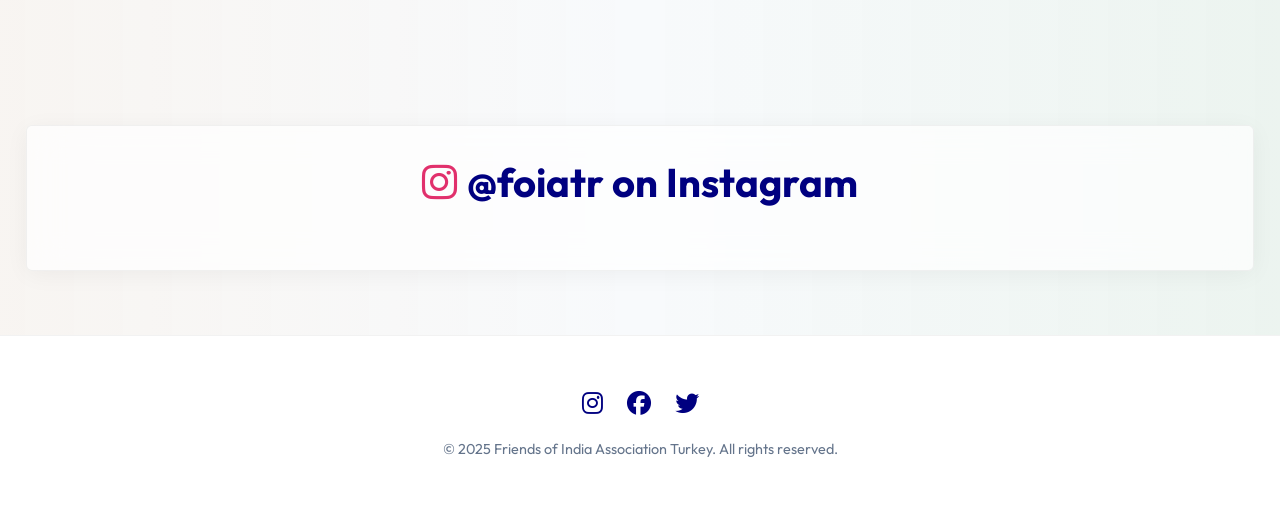
==== commit d00f74aa: "Move homepage slideshow to hero background" ====
--- a/index.html
+++ b/index.html
@@ -47,23 +47,23 @@
 
     <!-- Hero Section -->
     <header class="hero">
-        <div class="hero-content">
+        <!-- Dynamic Slideshow Background -->
+        <div class="slideshow-bg" id="homeSlideshow"></div>
+
+        <div class="hero-content glass"
+            style="padding: 3rem 2rem; border-radius: 16px; position: relative; z-index: 10;">
             <h1 class="gradient-text">Bringing Home Closer to the Bosphorus</h1>
-            <p>Connect, celebrate, and thrive with the vibrant Indian community living in Istanbul.</p>
+            <p style="color: var(--text-main); font-weight: 500;">Connect, celebrate, and thrive with the vibrant Indian
+                community living in Istanbul.</p>
             <div style="display: flex; gap: 1rem; justify-content: center; flex-wrap: wrap;">
                 <a href="membership.html" class="btn btn-primary">Join the Community</a>
-                <a href="about.html" class="btn btn-secondary">Learn More</a>
+                <a href="about.html" class="btn btn-secondary" style="background: rgba(255,255,255,0.8);">Learn More</a>
             </div>
         </div>
     </header>
 
     <!-- Main Content Area -->
     <main class="main-content" style="padding-top: 4rem;">
-
-        <!-- Dynamic Slideshow -->
-        <section class="slideshow-section" id="homeSlideshow">
-            <!-- Slides will be injected here via script.js -->
-        </section>
 
 
         <!-- Welcome / Who We Are -->
--- a/style.css
+++ b/style.css
@@ -424,25 +424,25 @@
 }
 
 /* Slideshow Styles */
-.slideshow-section {
-  max-width: 1000px;
-  margin: 0 auto 5rem;
-  position: relative;
+.slideshow-bg {
+  position: absolute;
+  inset: 0;
+  width: 100%;
+  height: 100%;
+  z-index: 0;
+  background: #000;
   overflow: hidden;
-  border-radius: 12px;
-  aspect-ratio: 21/9;
-  box-shadow: 0 10px 30px rgba(0, 0, 0, 0.1);
-  background: #e2e8f0;
 }
 
 .slideshow-slide {
   position: absolute;
   inset: 0;
   opacity: 0;
-  transition: opacity 1.2s ease-in-out;
+  transition: opacity 1.5s ease-in-out;
   display: flex;
   align-items: flex-end;
-  justify-content: center;
+  justify-content: flex-end;
+  /* Align caption to bottom right */
 }
 
 .slideshow-slide.active {
@@ -456,28 +456,37 @@
   height: 100%;
   object-fit: cover;
   z-index: 1;
+  transform: scale(1.05);
+  /* Slight zoom for dramatic effect */
+  transition: transform 10s ease-out;
+  /* Slow zoom across 10 seconds */
+}
+
+.slideshow-slide.active img {
+  transform: scale(1);
 }
 
 .slideshow-slide::after {
   content: '';
   position: absolute;
   inset: 0;
-  background: linear-gradient(to top, rgba(0, 0, 0, 0.8) 0%, transparent 60%);
+  /* Top gradient for navbar legibility, bottom gradient for caption legibility */
+  background: linear-gradient(to bottom, rgba(0, 0, 0, 0.6) 0%, transparent 20%, transparent 80%, rgba(0, 0, 0, 0.6) 100%);
   z-index: 2;
 }
 
 .slideshow-caption {
   position: relative;
   z-index: 3;
-  color: #fff;
-  font-size: 1.8rem;
-  font-weight: 500;
-  padding: 2rem;
-  text-align: center;
-  text-shadow: 0 2px 10px rgba(0, 0, 0, 0.5);
-  transform: translateY(20px);
+  color: rgba(255, 255, 255, 0.85);
+  font-size: 0.95rem;
+  font-weight: 400;
+  padding: 1.5rem 2rem;
+  text-align: right;
+  text-shadow: 0 1px 4px rgba(0, 0, 0, 0.9);
+  transform: translateY(10px);
   opacity: 0;
-  transition: all 0.6s ease 0.5s;
+  transition: all 0.8s ease 0.5s;
 }
 
 .slideshow-slide.active .slideshow-caption {
